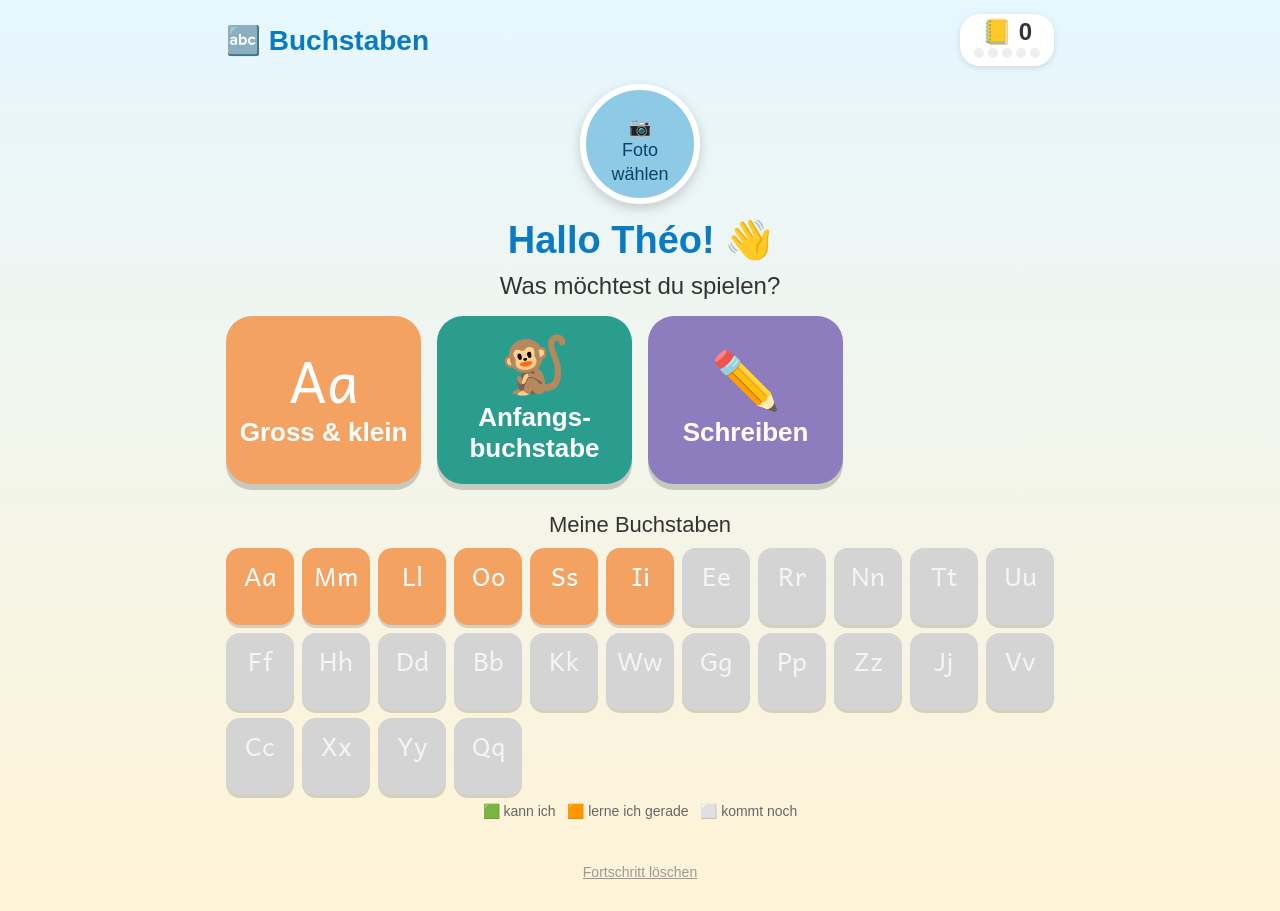
==== buchstaben/index.html @ d90fa085 "Théos Lern-Apps: Buchstaben und Zahlen Startseite, gemeinsames Sammelalbum (alle 5 richtigen ein Sti" ====
<!DOCTYPE html>
<html lang="de">
<head>
  <meta charset="UTF-8">
  <meta name="viewport" content="width=device-width, initial-scale=1.0, user-scalable=no">
  <meta name="apple-mobile-web-app-capable" content="yes">
  <meta name="apple-mobile-web-app-title" content="Buchstaben">
  <title>Théos Buchstaben</title>
  <link rel="preconnect" href="https://fonts.googleapis.com">
  <link rel="preconnect" href="https://fonts.gstatic.com" crossorigin>
  <link href="https://fonts.googleapis.com/css2?family=Andika:wght@400;700&display=swap" rel="stylesheet">
  <link rel="stylesheet" href="../gemeinsam.css">
  <style>
    .karte.paare  { background: #f4a261; }
    .karte.anlaut { background: #2a9d8f; }
    .karte.schreiben { background: #8e7dbe; }

    /* Buchstaben-Tafel */
    .tafel-titel { font-size: 22px; margin: 28px 0 10px; }
    .tafel { display: grid; grid-template-columns: repeat(auto-fill, minmax(64px, 1fr)); gap: 8px; }
    .kachel { border: none; border-radius: 14px; padding: 6px 0 8px; font-size: 26px; color: white; box-shadow: 0 3px 0 rgba(0,0,0,.15); }
    .kachel.kann { background: #2a9d8f; }
    .kachel.offen { background: #f4a261; }
    .kachel.zu { background: #d4d4d4; color: #f4f4f4; }
    .kachel small { display: block; font-size: 13px; }
    .legende { font-size: 14px; color: #666; margin-top: 8px; }
    .banner { font-size: 24px; font-weight: bold; background: white; border: 4px solid #ffd166; border-radius: 20px;
              padding: 10px 14px; margin: 8px 0 12px; animation: reinhuepfen .6s ease-out; }

    .gross-zeichen { font-size: 160px; line-height: 1.05; color: #0a7bc2; margin: 0 0 10px; }
    .antwort.schrift { font-size: 72px; }
    .hinweis-klein { font-size: 26px; color: #777; margin: 0 0 10px; }
  </style>
</head>
<body>

  <div class="kopf">
    <h1>🔤 Buchstaben</h1>
    <button class="album-knopf" id="albumKnopf" aria-label="Sammelalbum">
      <span class="album-zahl">📒 <span id="albumZahl">0</span></span>
      <span class="album-punkte" id="albumPunkte"></span>
    </button>
  </div>

  <!-- Startseite -->
  <div class="seite" id="start">
    <div class="begruessung">
      <label class="foto">
        <img id="foto" alt="Foto">
        <span id="fotoHinweis">📷<br>Foto<br>wählen</span>
        <input type="file" id="fotoWahl" accept="image/*" style="display:none">
      </label>
      <h2>Hallo <span id="name"></span>! <span class="winken">👋</span></h2>
      <div class="serie" id="serie" hidden></div>
    </div>
    <div id="neuBanner" class="banner" hidden></div>
    <p class="frage">Was möchtest du spielen?</p>
    <div class="raster">
      <button class="karte paare" data-modus="paare"><span class="bild schrift">Aa</span><span class="name">Gross &amp; klein</span></button>
      <button class="karte anlaut" data-modus="anlaut"><span class="bild">🐒</span><span class="name">Anfangs­buchstabe</span></button>
      <button class="karte schreiben" data-modus="schreiben"><span class="bild">✏️</span><span class="name">Schreiben</span></button>
    </div>

    <p class="tafel-titel">Meine Buchstaben</p>
    <div class="tafel schrift" id="tafel"></div>
    <p class="legende">🟩 kann ich &nbsp; 🟧 lerne ich gerade &nbsp; ⬜ kommt noch</p>
    <button class="zuruecksetzen" id="zuruecksetzen">Fortschritt löschen</button>
  </div>

  <!-- Spielseite -->
  <div class="spiel" id="spiel">
    <div class="leiste">
      <button class="knopf-klein" id="zurueck">⬅️ Zurück</button>
      <button class="knopf-klein vorlesen" id="vorlesen" aria-label="Nochmal vorlesen">🔊</button>
    </div>
    <div id="inhalt"></div>
    <div class="rueckmeldung" id="rueckmeldung"></div>
    <div class="bis-sticker"></div>
  </div>

  <div id="stickerPlus"></div>
  <dialog id="album"></dialog>

  <script src="../gemeinsam.js"></script>
  <script>
    // ================= DIE BUCHSTABEN =================
    // Reihenfolge wie oft in der 1. Klasse: zuerst gut hörbare, gut unterscheidbare Buchstaben.
    // Die nächste Gruppe öffnet sich, wenn Théo die meisten Buchstaben der aktuellen Gruppe kann.
    const GRUPPEN = [
      ["A", "M", "L", "O", "S", "I"],
      ["E", "R", "N", "T", "U", "F"],
      ["H", "D", "B", "K", "W", "G"],
      ["P", "Z", "J", "V"],
      ["C", "X", "Y", "Q"]
    ];
    // So spricht man die Buchstaben (für das Vorlesen)
    const NAMEN = { A:"A", B:"Be", C:"Ze", D:"De", E:"E", F:"Eff", G:"Ge", H:"Ha", I:"I", J:"Jott", K:"Ka", L:"Ell", M:"Emm",
                    N:"Enn", O:"O", P:"Pe", Q:"Ku", R:"Err", S:"Ess", T:"Te", U:"U", V:"Fau", W:"We", X:"Ix", Y:"Üpsilon", Z:"Zett" };
    // Wörter für den Anfangsbuchstaben (nur Wörter, bei denen man den Anfang gut hört)
    const WOERTER = {
      A: [["🐒","Affe"],["🍍","Ananas"],["🍎","Apfel"]],
      B: [["🍌","Banane"],["🐻","Bär"],["📖","Buch"],["🐝","Biene"]],
      D: [["🦕","Dino"],["🐬","Delfin"]],
      E: [["🐘","Elefant"],["🦆","Ente"],["🍓","Erdbeere"]],
      F: [["🐟","Fisch"],["🦊","Fuchs"],["🐸","Frosch"]],
      G: [["🦒","Giraffe"],["🎁","Geschenk"],["🎸","Gitarre"]],
      H: [["🐰","Hase"],["🐶","Hund"],["🏠","Haus"],["❤️","Herz"]],
      I: [["🦔","Igel"],["🏝️","Insel"]],
      J: [["🧥","Jacke"],["🪀","Jo-Jo"]],
      K: [["🐱","Katze"],["🧀","Käse"],["👑","Krone"],["🍰","Kuchen"]],
      L: [["🦁","Löwe"],["🥄","Löffel"],["🦙","Lama"]],
      M: [["🐭","Maus"],["🌙","Mond"],["🥛","Milch"],["🐚","Muschel"]],
      N: [["👃","Nase"],["🍝","Nudeln"]],
      O: [["👂","Ohr"],["🍊","Orange"]],
      P: [["🐧","Pinguin"],["🍄","Pilz"],["🍕","Pizza"]],
      R: [["🚀","Rakete"],["🌈","Regenbogen"],["🌹","Rose"]],
      S: [["☀️","Sonne"],["🧦","Socke"],["🥗","Salat"]],
      T: [["🍅","Tomate"],["🐯","Tiger"],["🚜","Traktor"],["🧸","Teddy"]],
      U: [["🛸","Ufo"],["⌚","Uhr"]],
      V: [["🌋","Vulkan"]],
      W: [["🐳","Wal"],["🪱","Wurm"],["☁️","Wolke"]],
      Z: [["🦓","Zebra"],["🍋","Zitrone"],["🚆","Zug"]]
    };
    const ALLE = [].concat.apply([], GRUPPEN);
    const KANN_AB = 3;              // nach 3 richtigen Antworten "kann" Théo den Buchstaben

    // ================= SPEICHERN =================
    const SPEICHER = "theo-buchstaben";
    let daten = laden();
    function laden() {
      let d = null;
      try { const t = localStorage.getItem(SPEICHER); if (t) d = JSON.parse(t); } catch (f) {}
      return Object.assign({ b: {}, offen: 1 }, d || {});
    }
    function speichern() { try { localStorage.setItem(SPEICHER, JSON.stringify(daten)); } catch (f) {} }
    function info(l) { if (!daten.b[l]) daten.b[l] = { r: 0, f: 0 }; return daten.b[l]; }
    function kann(l) { return (daten.b[l] || { r: 0 }).r >= KANN_AB; }
    function offeneBuchstaben() { return [].concat.apply([], GRUPPEN.slice(0, daten.offen)); }

    // Nächste Gruppe öffnen, wenn fast alle der letzten Gruppe gekonnt sind
    function gruppeOeffnen() {
      if (daten.offen >= GRUPPEN.length) return null;
      const aktuell = GRUPPEN[daten.offen - 1];
      const gekonnt = aktuell.filter(kann).length;
      if (gekonnt >= Math.max(2, aktuell.length - 2)) {
        daten.offen++;
        speichern();
        return GRUPPEN[daten.offen - 1];
      }
      return null;
    }

    // Buchstaben auswählen: die, die Théo noch nicht kann, kommen öfter
    let letzterBuchstabe = "";
    function waehleBuchstabe(nurMitWort) {
      let liste = offeneBuchstaben();
      if (nurMitWort) liste = liste.filter(function (l) { return WOERTER[l]; });
      const kandidaten = liste.length > 1 ? liste.filter(function (l) { return l !== letzterBuchstabe; }) : liste;
      const topf = [];
      kandidaten.forEach(function (l) { const n = kann(l) ? 1 : 3; for (let i = 0; i < n; i++) topf.push(l); });
      letzterBuchstabe = zufall(topf);
      return letzterBuchstabe;
    }
    function ablenker(ziel, anzahl) {
      let liste = offeneBuchstaben().filter(function (l) { return l !== ziel; });
      if (liste.length < anzahl) liste = ALLE.filter(function (l) { return l !== ziel; });
      return mischen(liste).slice(0, anzahl);
    }

    // ================= STARTSEITE =================
    function zeigeStart() {
      document.getElementById("start").style.display = "block";
      document.getElementById("spiel").style.display = "none";
      if (window.speechSynthesis) speechSynthesis.cancel();
      const tafel = document.getElementById("tafel");
      tafel.innerHTML = "";
      const offen = offeneBuchstaben();
      ALLE.forEach(function (l) {
        const k = document.createElement("button");
        const zustand = kann(l) ? "kann" : offen.indexOf(l) >= 0 ? "offen" : "zu";
        k.className = "kachel " + zustand;
        k.innerHTML = l + l.toLowerCase() + (zustand === "kann" ? "<small>⭐</small>" : "<small>&nbsp;</small>");
        k.onclick = function () {
          if (zustand === "zu") { sprich("Den lernst du bald!"); return; }
          const w = WOERTER[l];
          sprich(NAMEN[l] + (w ? " wie " + w[0][1] : ""));
        };
        tafel.appendChild(k);
      });
      albumAnzeigen();
    }

    document.querySelectorAll(".karte").forEach(function (k) {
      k.onclick = function () { starteSpiel(k.dataset.modus); };
    });

    // ================= SPIELEN =================
    let modus = "", aufgabe = null, ersterVersuch = true, gesperrt = false, nachfahren = null, schreibListe = [];

    function starteSpiel(m) {
      modus = m;
      document.getElementById("start").style.display = "none";
      document.getElementById("spiel").style.display = "block";
      neueAufgabe();
    }

    function neueAufgabe() {
      ersterVersuch = true; gesperrt = false;
      document.getElementById("rueckmeldung").textContent = "";
      const inhalt = document.getElementById("inhalt");
      albumAnzeigen();

      if (modus === "paare") {
        const l = waehleBuchstabe(false);
        // Am Anfang: grosser Buchstabe zeigen, kleinen suchen. Später auch umgekehrt.
        const umgekehrt = kann(l) && Math.random() < 0.5;
        const zeigen = umgekehrt ? l.toLowerCase() : l;
        const suchen = umgekehrt ? l : l.toLowerCase();
        const optionen = mischen([l].concat(ablenker(l, 2)));
        aufgabe = { l: l, umgekehrt: umgekehrt,
                    text: "Wo ist das " + (umgekehrt ? "grosse " : "kleine ") + NAMEN[l] + "?" };
        inhalt.innerHTML = '<div class="gross-zeichen schrift">' + zeigen + '</div>' +
                           '<div class="aufgabe-text">' + (umgekehrt ? "Wo ist das grosse?" : "Wo ist das kleine?") + '</div>' +
                           '<div class="antworten" id="antworten"></div>';
        optionen.forEach(function (o) {
          knopf(umgekehrt ? o : o.toLowerCase(), o, "schrift");
        });
        sprich(aufgabe.text);

      } else if (modus === "anlaut") {
        const l = waehleBuchstabe(true);
        const w = zufall(WOERTER[l]);
        const optionen = mischen([l].concat(ablenker(l, 2)));
        aufgabe = { l: l, wort: w[1], text: w[1] + ". Mit welchem Buchstaben fängt " + w[1] + " an?" };
        inhalt.innerHTML = '<div class="aufgabe-bild" id="bild">' + w[0] + '</div>' +
                           '<div class="aufgabe-text">Wie fängt das Wort an?</div>' +
                           '<div class="antworten" id="antworten"></div>';
        document.getElementById("bild").onclick = function () { sprich(aufgabe.text); };
        optionen.forEach(function (o) { knopf(o + o.toLowerCase(), o, "schrift"); });
        sprich(aufgabe.text);

      } else if (modus === "schreiben") {
        // Immer zuerst den grossen, dann den kleinen Buchstaben
        if (!schreibListe.length) { const l = waehleBuchstabe(false); schreibListe = [l, l.toLowerCase()]; }
        const z = schreibListe.shift();
        const l = z.toUpperCase(), gross = z === l;
        const w = WOERTER[l];
        aufgabe = { l: l, text: "Fahr das " + (gross ? "grosse " : "kleine ") + NAMEN[l] + " nach." };
        inhalt.innerHTML = '<div class="hinweis-klein"><span class="schrift">' + l + l.toLowerCase() + '</span>' + (w ? " · " + w[0][0] : "") + '</div>' +
                           '<div class="nachfahr-box"><canvas id="leinwand"></canvas></div>' +
                           '<div class="nachfahr-knoepfe"><button class="knopf-klein" id="nochmal">🧽 Nochmal</button></div>';
        document.getElementById("nochmal").onclick = function () { if (nachfahren) nachfahren.leeren(); document.getElementById("rueckmeldung").textContent = ""; };
        schriftBereit().then(function () {
          nachfahren = Nachfahren(document.getElementById("leinwand"), z, function () { geschafft(); },
            function (text) { document.getElementById("rueckmeldung").textContent = "🙂 Nochmal!"; sprich(text); });
        });
        sprich(aufgabe.text);
      }
    }

    function knopf(beschriftung, wert, klasse) {
      const b = document.createElement("button");
      b.className = "antwort " + (klasse || "");
      b.textContent = beschriftung;
      b.onclick = function () { antworten(b, wert); };
      document.getElementById("antworten").appendChild(b);
    }

    function antworten(b, wert) {
      if (gesperrt) return;
      if (wert === aufgabe.l) {
        b.classList.add("richtig");
        geschafft();
      } else {
        b.classList.add("weg");
        if (ersterVersuch) { info(aufgabe.l).f++; speichern(); }
        ersterVersuch = false;
        if (modus === "paare") {
          const anders = aufgabe.umgekehrt ? "grosse " : "kleine ";
          sprich("Das ist das " + anders + NAMEN[wert] + ". " + aufgabe.text);
        } else {
          sprich(zufall(NOCHMAL) + " " + aufgabe.wort + ".");
        }
      }
    }

    function geschafft() {
      gesperrt = true;
      tonRichtig();
      const lob = zufall(LOB);
      document.getElementById("rueckmeldung").textContent = "⭐ " + lob;
      let sticker = false;
      // Beim Nachfahren zählt jedes Gelingen, sonst nur, wenn es auf Anhieb richtig war
      if (ersterVersuch || modus === "schreiben") {
        info(aufgabe.l).r++;
        speichern();
        sticker = albumRichtig();
      }
      const neu = gruppeOeffnen();
      if (neu) zeigeNeueBuchstaben(neu);
      if (!sticker) {
        if (modus === "anlaut") sprich(lob + " " + aufgabe.wort + " fängt mit " + NAMEN[aufgabe.l] + " an.");
        else sprich(lob);
      }
      setTimeout(neueAufgabe, sticker ? 3400 : modus === "anlaut" ? 2600 : 1700);
    }

    function zeigeNeueBuchstaben(gruppe) {
      const b = document.getElementById("neuBanner");
      b.hidden = false;
      b.innerHTML = '🎉 Neue Buchstaben: <span class="schrift">' + gruppe.join(" ") + '</span>';
      setTimeout(function () { sprich("Toll! Du hast neue Buchstaben freigeschaltet."); }, 3600);
    }

    document.getElementById("vorlesen").onclick = function () { if (aufgabe) sprich(aufgabe.text); };
    document.getElementById("zurueck").onclick = function () { schreibListe = []; zeigeStart(); };
    document.getElementById("zuruecksetzen").onclick = function () {
      if (confirm("Wirklich den Buchstaben-Fortschritt löschen? (Die Sticker im Album bleiben.)")) {
        daten = { b: {}, offen: 1 }; speichern(); zeigeStart();
      }
    };

    fotoEinrichten();
    albumEinrichten();
    zeigeStart();
  </script>
</body>
</html>
---- gemeinsam.css ----
/* ================= GEMEINSAMES AUSSEHEN für Théos Apps =================
   Gleicher Stil wie Rémis Apps, aber grösser und mit weniger Text. */
* { box-sizing: border-box; }
[hidden] { display: none !important; }

body {
  margin: 0;
  font-family: "Trebuchet MS", Arial, sans-serif;
  background: linear-gradient(#e6f7ff, #fff3d6);
  min-height: 100vh;
  color: #333;
  text-align: center;
  -webkit-user-select: none;
  user-select: none;
  -webkit-touch-callout: none;
}
button { font-family: inherit; cursor: pointer; touch-action: manipulation; color: inherit; }

/* Schulschrift für Buchstaben und Zahlen (einstöckiges a wie in der Schule) */
.schrift { font-family: "Andika", "Trebuchet MS", Arial, sans-serif; }

/* Kopfzeile */
.kopf { display: flex; justify-content: space-between; align-items: center; padding: 14px 16px; max-width: 860px; margin: 0 auto; }
h1 { margin: 0; font-size: 28px; color: #0a7bc2; }

/* Begrüssung mit Foto */
.begruessung { margin: 4px 0 10px; }
.foto { display: inline-block; width: 120px; height: 120px; border-radius: 50%; border: 6px solid white;
        box-shadow: 0 4px 12px rgba(0,0,0,.18); background: #8ecae6; overflow: hidden; cursor: pointer;
        animation: reinhuepfen .8s ease-out; }
.foto img { width: 100%; height: 100%; object-fit: cover; display: none; }
.foto span { display: block; padding-top: 26px; font-size: 18px; color: #04466b; line-height: 1.3; }
.begruessung h2 { font-size: 38px; margin: 10px 0 0; color: #0a7bc2; }
.winken { display: inline-block; animation: winken 1.2s ease-in-out 2; transform-origin: 70% 70%; }
@keyframes reinhuepfen { 0% { transform: scale(.3); opacity: 0; } 70% { transform: scale(1.1); opacity: 1; } 100% { transform: scale(1); } }
@keyframes winken { 0%,100% { transform: rotate(0); } 25% { transform: rotate(20deg); } 75% { transform: rotate(-10deg); } }
.serie { display: inline-block; font-size: 18px; font-weight: bold; color: #c44900; background: #fff1e0;
         border-radius: 16px; padding: 4px 14px; margin-top: 8px; }

/* Startseite: grosse Karten */
.seite { padding: 0 16px 30px; max-width: 860px; margin: 0 auto; }
.frage { font-size: 24px; margin: 6px 0 16px; }
.raster { display: grid; grid-template-columns: repeat(auto-fill, minmax(180px, 1fr)); gap: 16px; }
.karte { border: none; border-radius: 26px; padding: 18px 10px 16px; color: white; box-shadow: 0 6px 0 rgba(0,0,0,.18); }
.karte:active { transform: translateY(5px); box-shadow: 0 1px 0 rgba(0,0,0,.18); }
.karte .bild { font-size: 56px; display: block; line-height: 1.1; }
.karte .name { font-size: 26px; font-weight: bold; display: block; margin: 6px 0 4px; }
.karte .stand { font-size: 18px; display: block; letter-spacing: 2px; }

/* Spielseite */
.spiel { display: none; padding: 0 16px 30px; max-width: 640px; margin: 0 auto; }
.leiste { display: flex; justify-content: space-between; align-items: center; margin-bottom: 8px; }
.knopf-klein { background: white; border: none; border-radius: 16px; font-size: 20px; padding: 10px 16px;
               box-shadow: 0 3px 0 #d6d6d6; }
.knopf-klein:active { transform: translateY(3px); box-shadow: none; }
.vorlesen { font-size: 30px; padding: 6px 16px; }

.aufgabe-bild { font-size: 110px; line-height: 1.15; margin: 4px 0; min-height: 126px; }
.aufgabe-text { font-size: 24px; color: #555; min-height: 32px; margin: 4px 0 14px; }

/* Antwort-Knöpfe: höchstens drei, gross */
.antworten { display: grid; grid-template-columns: repeat(3, 1fr); gap: 16px; max-width: 560px; margin: 0 auto; }
.antwort { font-size: 64px; padding: 14px 0 18px; border: none; border-radius: 26px; background: white;
           box-shadow: 0 6px 0 #d9d9d9; line-height: 1.1; }
.antwort:active { transform: translateY(5px); box-shadow: 0 1px 0 #d9d9d9; }
.antwort.richtig { background: #06d6a0; color: white; box-shadow: 0 6px 0 #04a57b; animation: huepfen .5s; }
.antwort.weg { opacity: .3; animation: wackeln .4s; pointer-events: none; }
@keyframes huepfen { 0%,100% { transform: scale(1); } 50% { transform: scale(1.15); } }
@keyframes wackeln { 0%,100% { transform: translateX(0); } 25% { transform: translateX(-8px); } 75% { transform: translateX(8px); } }

.rueckmeldung { font-size: 28px; font-weight: bold; color: #06a77d; min-height: 40px; margin: 14px 0 2px; }
.bis-sticker { font-size: 17px; color: #777; margin: 6px 0; }
.bis-sticker i { display: inline-block; width: 16px; height: 16px; border-radius: 50%; background: #e6e6e6; margin: 0 3px; vertical-align: -2px; }
.bis-sticker i.voll { background: #ffb703; }

/* Nachfahren */
.nachfahr-box { position: relative; width: min(78vw, 380px); height: min(78vw, 380px); margin: 0 auto;
                background: white; border-radius: 28px; box-shadow: 0 4px 14px rgba(0,0,0,.08); }
.nachfahr-box canvas { width: 100%; height: 100%; touch-action: none; display: block; border-radius: 28px; }
.nachfahr-knoepfe { margin-top: 14px; display: flex; gap: 12px; justify-content: center; }

.zuruecksetzen { margin-top: 30px; background: none; border: none; color: #999; font-size: 14px; text-decoration: underline; }

/* ---------- Sammelalbum (gleich wie bei Rémi, aber Théos eigenes) ---------- */
.album-knopf { display: flex; flex-direction: column; align-items: center; gap: 4px; background: white; border: none;
               border-radius: 20px; padding: 6px 14px 8px; box-shadow: 0 2px 6px rgba(0,0,0,.12); color: #333; }
.album-knopf:active { transform: translateY(2px); }
.album-knopf.landet { animation: landen .5s ease-out; }
@keyframes landen { 0% { transform: scale(1); } 40% { transform: scale(1.25); } 100% { transform: scale(1); } }
.album-zahl { font-size: 24px; font-weight: bold; line-height: 1; }
.album-punkte { display: flex; gap: 4px; }
.album-punkte i { width: 10px; height: 10px; border-radius: 50%; background: #eee; display: block; transition: background .3s; }
.album-punkte i.voll { background: #ffb703; }

#stickerPlus { position: fixed; top: 42%; left: 50%; z-index: 50; pointer-events: none; display: none; background: white;
               border-radius: 28px; padding: 18px 30px 16px; min-width: 230px; box-shadow: 0 10px 30px rgba(0,0,0,.22); border: 5px solid #ffd166; }
#stickerPlus.gold { border-color: #f5b700; background: linear-gradient(#fffbe6, #fff1b8); }
#stickerPlus .s-titel { font-size: 24px; font-weight: bold; color: #0a7bc2; }
#stickerPlus .s-bild { font-size: 120px; line-height: 1.15; }
#stickerPlus.gold .s-bild { filter: drop-shadow(0 0 14px #ffd000); }
#stickerPlus .s-name { font-size: 28px; font-weight: bold; }
#stickerPlus .s-info { font-size: 16px; color: #777; margin-top: 2px; }
#stickerPlus.zeigen { display: block; animation: stickerFlug 2.6s ease-in-out forwards; }
@keyframes stickerFlug {
  0%   { transform: translate(-50%,-50%) scale(.2) rotate(-12deg); opacity: 0; }
  14%  { transform: translate(-50%,-50%) scale(1.12) rotate(4deg); opacity: 1; }
  22%  { transform: translate(-50%,-50%) scale(1) rotate(0); }
  74%  { transform: translate(-50%,-50%) scale(1); opacity: 1; }
  100% { transform: translate(calc(-50% + 36vw), calc(-50% - 38vh)) scale(.12); opacity: .2; }
}
#album { border: none; border-radius: 22px; padding: 18px; width: 94%; max-width: 660px; max-height: 88vh; text-align: center; }
#album::backdrop { background: rgba(0,0,0,.35); }
#album h3 { margin: 0 0 4px; color: #0a7bc2; font-size: 28px; }
#album .a-stand { font-size: 17px; color: #666; margin-bottom: 8px; }
#album .a-seite { font-size: 19px; font-weight: bold; text-align: left; margin: 14px 0 6px; }
#album .a-raster { display: grid; grid-template-columns: repeat(5, 1fr); gap: 8px; }
#album .a-sticker { background: #f6f6f6; border-radius: 14px; padding: 6px 2px; font-size: 13px; color: #555; }
#album .a-sticker b { display: block; font-size: 40px; line-height: 1.2; font-weight: normal; }
#album .a-sticker.hat { background: #fff6d6; color: #333; }
#album .a-sticker.gold { background: linear-gradient(#fff6c2, #ffe27a); box-shadow: 0 0 0 3px #f5b700 inset; }
#album .a-sticker.fehlt b { filter: grayscale(1) brightness(1.6); opacity: .25; }
#album .a-zu { margin-top: 16px; font-size: 24px; font-weight: bold; border: none; border-radius: 18px; padding: 12px 36px;
               background: #06d6a0; color: white; box-shadow: 0 5px 0 #04a57b; }
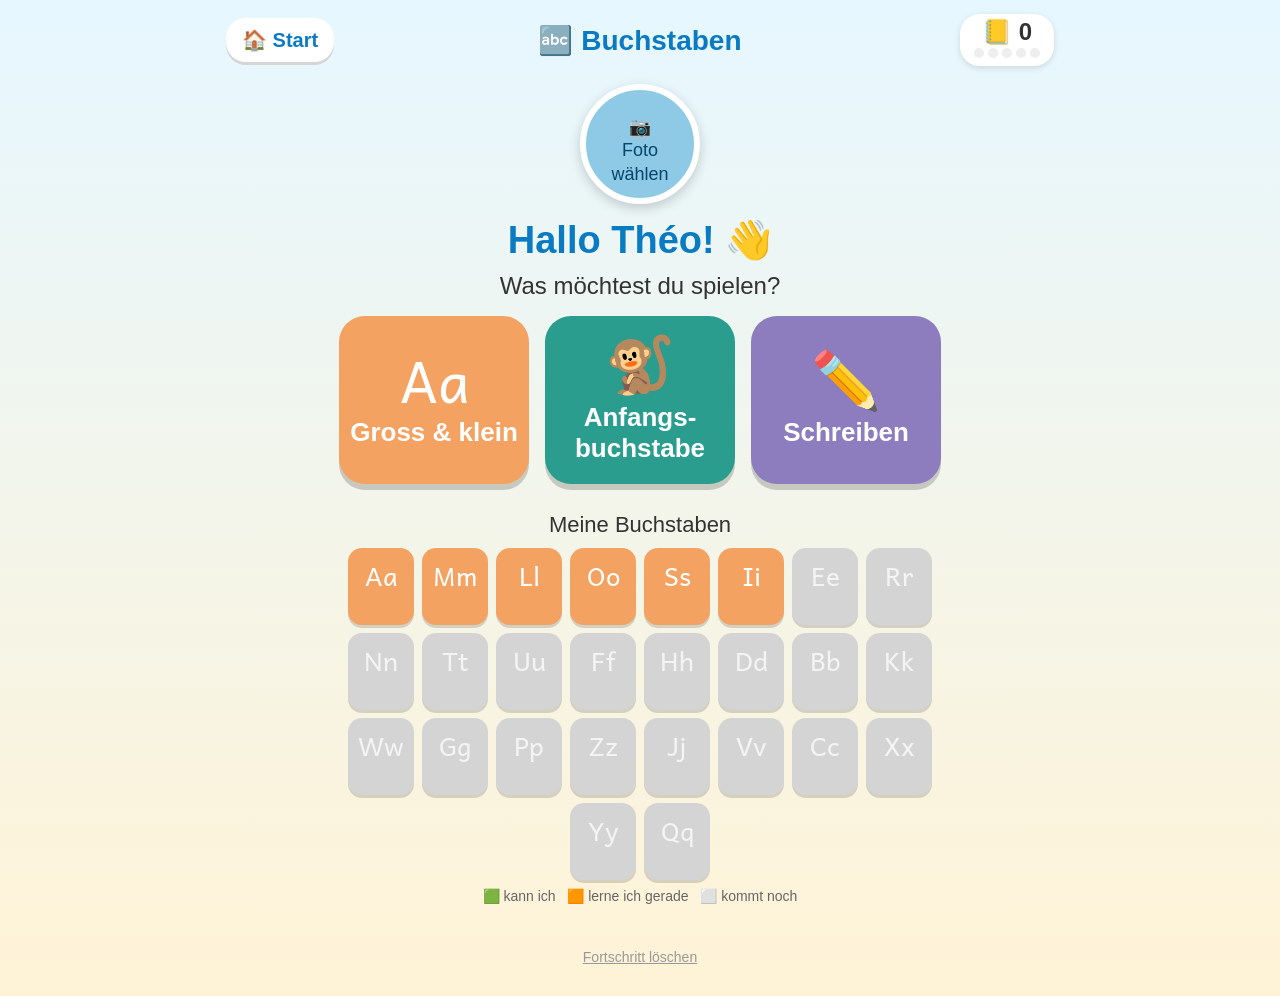
==== commit fa85ead9: "Zentriertes Layout, Start-Knopf und Icons für den Homebildschirm Co-Authored-By: Claude Opus 5.5 <no" ====
--- a/buchstaben/index.html
+++ b/buchstaben/index.html
@@ -5,6 +5,8 @@
   <meta name="viewport" content="width=device-width, initial-scale=1.0, user-scalable=no">
   <meta name="apple-mobile-web-app-capable" content="yes">
   <meta name="apple-mobile-web-app-title" content="Buchstaben">
+  <link rel="apple-touch-icon" href="icon.png">
+  <link rel="icon" type="image/png" href="icon.png">
   <title>Théos Buchstaben</title>
   <link rel="preconnect" href="https://fonts.googleapis.com">
   <link rel="preconnect" href="https://fonts.gstatic.com" crossorigin>
@@ -17,8 +19,8 @@
 
     /* Buchstaben-Tafel */
     .tafel-titel { font-size: 22px; margin: 28px 0 10px; }
-    .tafel { display: grid; grid-template-columns: repeat(auto-fill, minmax(64px, 1fr)); gap: 8px; }
-    .kachel { border: none; border-radius: 14px; padding: 6px 0 8px; font-size: 26px; color: white; box-shadow: 0 3px 0 rgba(0,0,0,.15); }
+    .tafel { display: flex; flex-wrap: wrap; justify-content: center; gap: 8px; max-width: 640px; margin: 0 auto; }
+    .kachel { width: 66px; border: none; border-radius: 14px; padding: 6px 0 8px; font-size: 26px; color: white; box-shadow: 0 3px 0 rgba(0,0,0,.15); }
     .kachel.kann { background: #2a9d8f; }
     .kachel.offen { background: #f4a261; }
     .kachel.zu { background: #d4d4d4; color: #f4f4f4; }
@@ -35,6 +37,7 @@
 <body>
 
   <div class="kopf">
+    <a class="heim" href="../" aria-label="Zur Auswahl Buchstaben und Zahlen">🏠 Start</a>
     <h1>🔤 Buchstaben</h1>
     <button class="album-knopf" id="albumKnopf" aria-label="Sammelalbum">
       <span class="album-zahl">📒 <span id="albumZahl">0</span></span>
--- a/gemeinsam.css
+++ b/gemeinsam.css
@@ -20,8 +20,14 @@
 .schrift { font-family: "Andika", "Trebuchet MS", Arial, sans-serif; }
 
 /* Kopfzeile */
-.kopf { display: flex; justify-content: space-between; align-items: center; padding: 14px 16px; max-width: 860px; margin: 0 auto; }
-h1 { margin: 0; font-size: 28px; color: #0a7bc2; }
+.kopf { display: grid; grid-template-columns: 1fr auto 1fr; align-items: center; gap: 10px; padding: 14px 16px; max-width: 860px; margin: 0 auto; }
+.kopf .album-knopf { justify-self: end; }
+h1 { margin: 0; font-size: 28px; color: #0a7bc2; text-align: center; }
+/* Knopf zurück zur Auswahl Buchstaben/Zahlen */
+.heim { justify-self: start; display: inline-flex; align-items: center; gap: 6px; background: white; border-radius: 20px;
+        padding: 10px 16px; font-size: 20px; font-weight: bold; color: #0a7bc2; text-decoration: none;
+        box-shadow: 0 3px 0 #d6d6d6; }
+.heim:active { transform: translateY(3px); box-shadow: none; }
 
 /* Begrüssung mit Foto */
 .begruessung { margin: 4px 0 10px; }
@@ -40,7 +46,8 @@
 /* Startseite: grosse Karten */
 .seite { padding: 0 16px 30px; max-width: 860px; margin: 0 auto; }
 .frage { font-size: 24px; margin: 6px 0 16px; }
-.raster { display: grid; grid-template-columns: repeat(auto-fill, minmax(180px, 1fr)); gap: 16px; }
+.raster { display: flex; flex-wrap: wrap; justify-content: center; gap: 16px; }
+.raster > .karte { width: 190px; }
 .karte { border: none; border-radius: 26px; padding: 18px 10px 16px; color: white; box-shadow: 0 6px 0 rgba(0,0,0,.18); }
 .karte:active { transform: translateY(5px); box-shadow: 0 1px 0 rgba(0,0,0,.18); }
 .karte .bild { font-size: 56px; display: block; line-height: 1.1; }
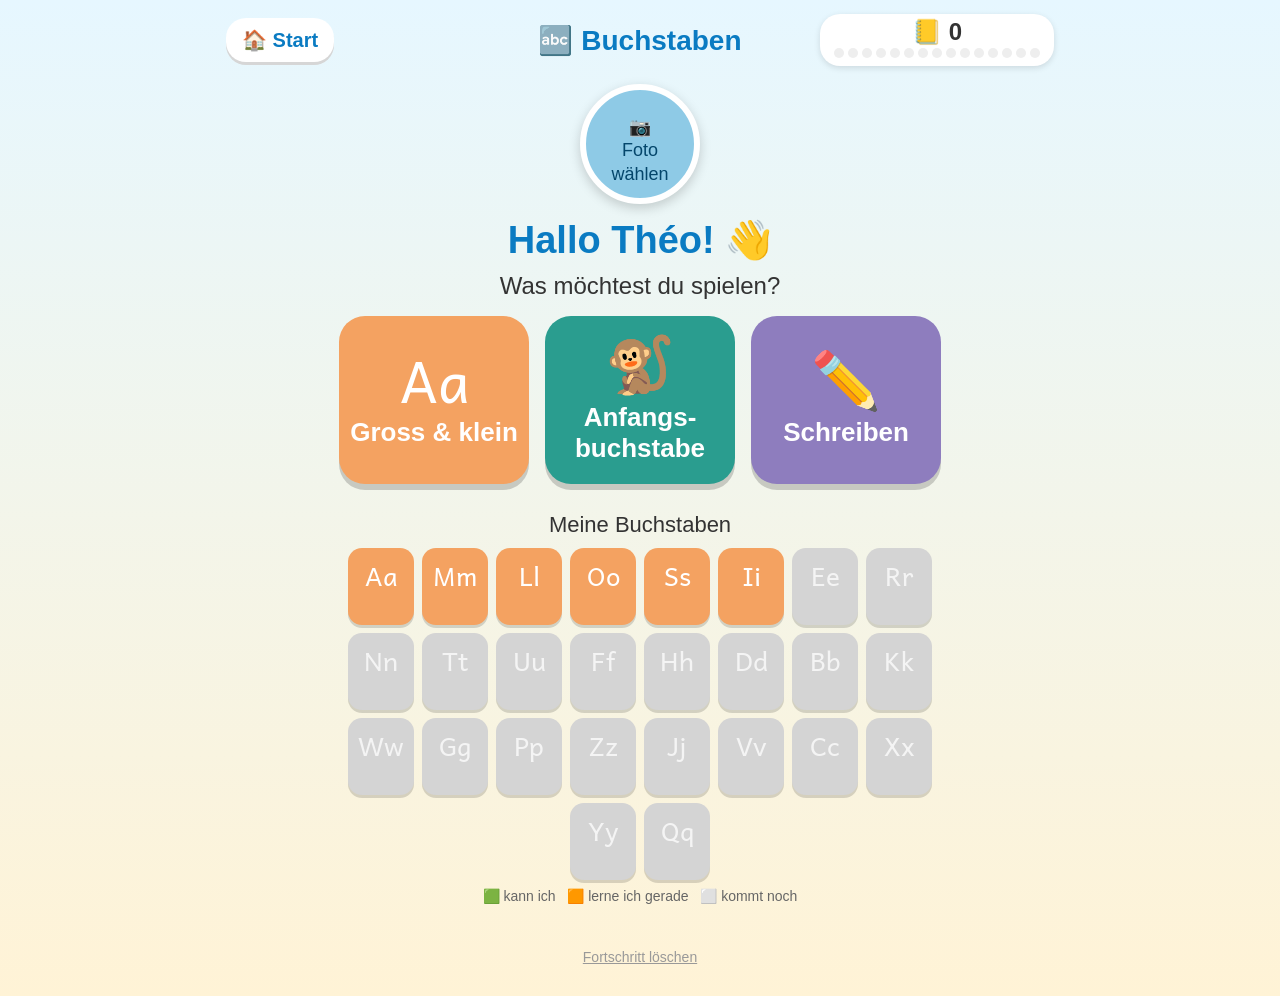
==== commit 87fb8321: "Handschrift mit Schreibrichtung, Sticker alle 15, ruhigere Stimme - Buchstaben und Zahlen als handge" ====
--- a/buchstaben/index.html
+++ b/buchstaben/index.html
@@ -248,15 +248,16 @@
         const z = schreibListe.shift();
         const l = z.toUpperCase(), gross = z === l;
         const w = WOERTER[l];
-        aufgabe = { l: l, text: "Fahr das " + (gross ? "grosse " : "kleine ") + NAMEN[l] + " nach." };
+        aufgabe = { l: l, text: "Fahr das " + (gross ? "grosse " : "kleine ") + NAMEN[l] + " nach. Beginne beim grünen Punkt." };
         inhalt.innerHTML = '<div class="hinweis-klein"><span class="schrift">' + l + l.toLowerCase() + '</span>' + (w ? " · " + w[0][0] : "") + '</div>' +
-                           '<div class="nachfahr-box"><canvas id="leinwand"></canvas></div>' +
-                           '<div class="nachfahr-knoepfe"><button class="knopf-klein" id="nochmal">🧽 Nochmal</button></div>';
-        document.getElementById("nochmal").onclick = function () { if (nachfahren) nachfahren.leeren(); document.getElementById("rueckmeldung").textContent = ""; };
-        schriftBereit().then(function () {
-          nachfahren = Nachfahren(document.getElementById("leinwand"), z, function () { geschafft(); },
-            function (text) { document.getElementById("rueckmeldung").textContent = "🙂 Nochmal!"; sprich(text); });
-        });
+                           '<div class="nachfahr-box" id="nachfahrBox"></div>' +
+                           '<div class="nachfahr-knoepfe"><button class="knopf-klein" id="zeigen">👀 Zeigen</button>' +
+                           '<button class="knopf-klein" id="nochmal">🧽 Nochmal</button></div>';
+        nachfahren = Nachfahren(document.getElementById("nachfahrBox"), z, function () { geschafft(); },
+          function (text) { document.getElementById("rueckmeldung").textContent = "🙂 Nochmal!"; sprich(text); });
+        document.getElementById("nochmal").onclick = function () { nachfahren.leeren(); document.getElementById("rueckmeldung").textContent = ""; };
+        document.getElementById("zeigen").onclick = function () { nachfahren.zeigen(); };
+        setTimeout(function () { if (nachfahren) nachfahren.zeigen(); }, 400);   // einmal vormachen
         sprich(aufgabe.text);
       }
     }
@@ -278,12 +279,7 @@
         b.classList.add("weg");
         if (ersterVersuch) { info(aufgabe.l).f++; speichern(); }
         ersterVersuch = false;
-        if (modus === "paare") {
-          const anders = aufgabe.umgekehrt ? "grosse " : "kleine ";
-          sprich("Das ist das " + anders + NAMEN[wert] + ". " + aufgabe.text);
-        } else {
-          sprich(zufall(NOCHMAL) + " " + aufgabe.wort + ".");
-        }
+        sprich(zufall(NOCHMAL));
       }
     }
 
@@ -301,18 +297,15 @@
       }
       const neu = gruppeOeffnen();
       if (neu) zeigeNeueBuchstaben(neu);
-      if (!sticker) {
-        if (modus === "anlaut") sprich(lob + " " + aufgabe.wort + " fängt mit " + NAMEN[aufgabe.l] + " an.");
-        else sprich(lob);
-      }
-      setTimeout(neueAufgabe, sticker ? 3400 : modus === "anlaut" ? 2600 : 1700);
+      // Bei richtigen Antworten spricht die Stimme nicht: Ton und Stern reichen.
+      if (window.speechSynthesis) speechSynthesis.cancel();
+      setTimeout(neueAufgabe, sticker ? 3200 : 1500);
     }
 
     function zeigeNeueBuchstaben(gruppe) {
       const b = document.getElementById("neuBanner");
       b.hidden = false;
       b.innerHTML = '🎉 Neue Buchstaben: <span class="schrift">' + gruppe.join(" ") + '</span>';
-      setTimeout(function () { sprich("Toll! Du hast neue Buchstaben freigeschaltet."); }, 3600);
     }
 
     document.getElementById("vorlesen").onclick = function () { if (aufgabe) sprich(aufgabe.text); };
--- a/gemeinsam.css
+++ b/gemeinsam.css
@@ -83,7 +83,9 @@
 /* Nachfahren */
 .nachfahr-box { position: relative; width: min(78vw, 380px); height: min(78vw, 380px); margin: 0 auto;
                 background: white; border-radius: 28px; box-shadow: 0 4px 14px rgba(0,0,0,.08); }
-.nachfahr-box canvas { width: 100%; height: 100%; touch-action: none; display: block; border-radius: 28px; }
+.nachfahr-box canvas { position: absolute; left: 0; top: 0; width: 100%; height: 100%; touch-action: none; display: block; border-radius: 28px; }
+.nachfahr-box canvas.vormachen { pointer-events: none; }
+.handzahl { display: inline-block; vertical-align: middle; overflow: visible; }
 .nachfahr-knoepfe { margin-top: 14px; display: flex; gap: 12px; justify-content: center; }
 
 .zuruecksetzen { margin-top: 30px; background: none; border: none; color: #999; font-size: 14px; text-decoration: underline; }
